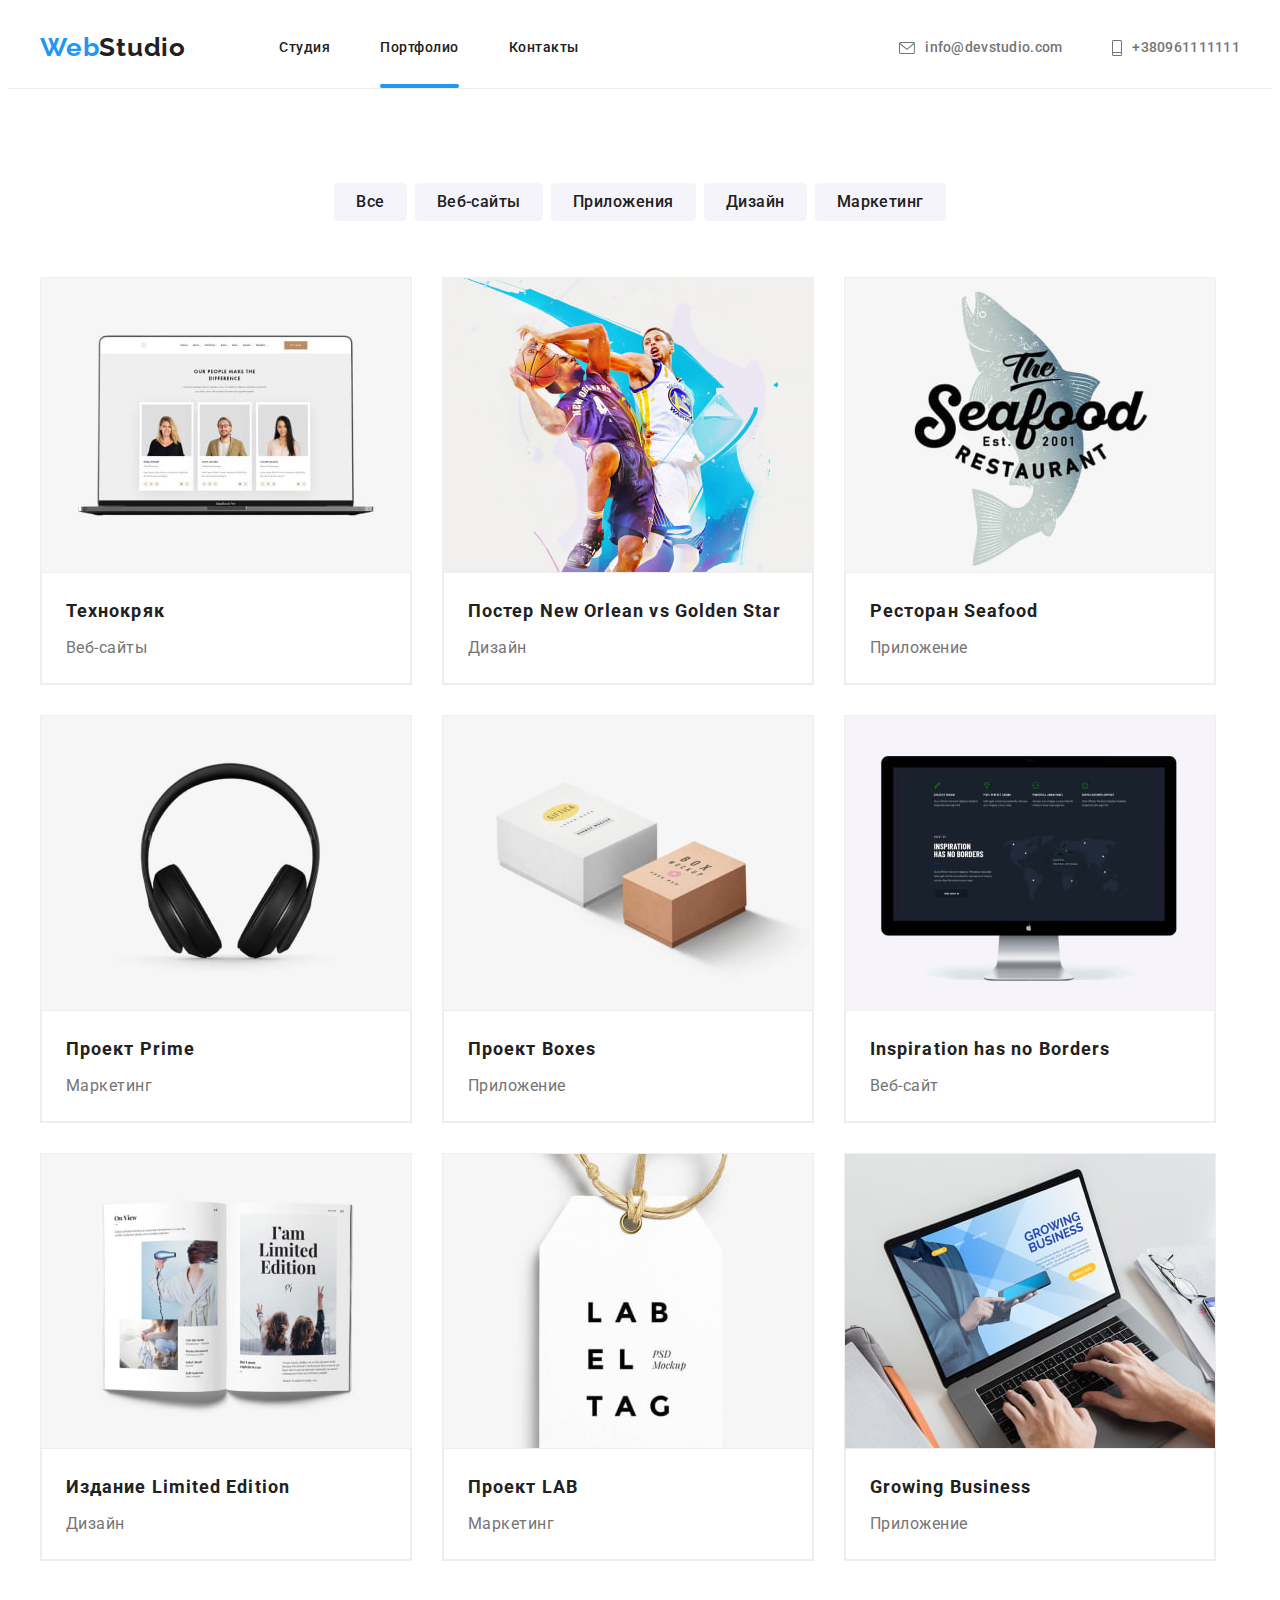
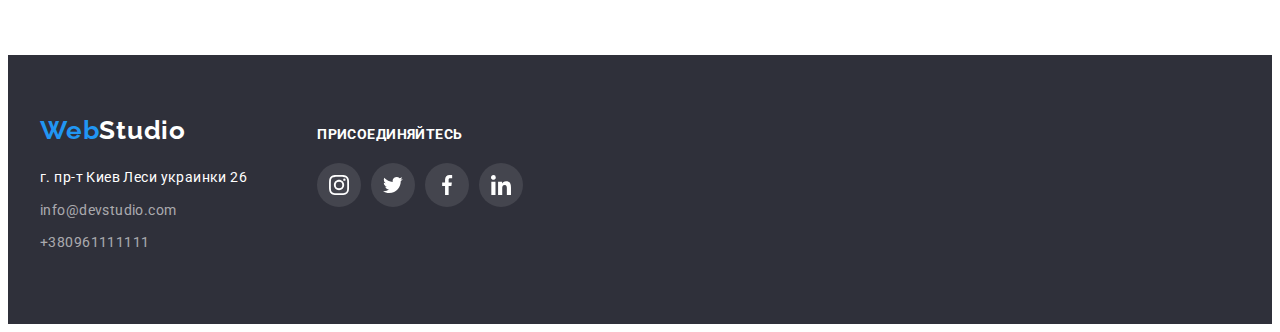
==== portfolio.html @ 4d48edf3 "Initial commit" ====
<!DOCTYPE html>
<html lang="en">
  <head>
    <meta charset="UTF-8" />
    <meta http-equiv="X-UA-Compatible" content="IE=edge" />
    <meta name="viewport" content="width=device-width, initial-scale=1.0" />
    <title>Портфолио</title>
    <link rel="preconnect" href="https://fonts.googleapis.com" />
    <link rel="preconnect" href="https://fonts.gstatic.com" crossorigin />
    <link
      href="https://fonts.googleapis.com/css2?family=Raleway:wght@700&family=Roboto:wght@400;500;700;900&display=swap"
      rel="stylesheet"
    />
    <link rel="stylesheet" href="https://cdnjs.cloudflare.com/ajax/libs/modern-normalize/1.1.0/modern-normalize.min.css" integrity="sha512-wpPYUAdjBVSE4KJnH1VR1HeZfpl1ub8YT/NKx4PuQ5NmX2tKuGu6U/JRp5y+Y8XG2tV+wKQpNHVUX03MfMFn9Q==" crossorigin="anonymous" referrerpolicy="no-referrer" />
    <link rel="stylesheet" href="./css/style.css" />
  </head>
  <body class="body">
    <!--Шапка-->
    <header class="header">
      <div class="container-portfolio header-container">
        <a class="logo" href="" lang="en"
          >Web<span class="logo-accent">Studio</span></a
        >
        <nav class="navigation">
          <ul class="navigation-list items">
            <li class="link link-items">
              <a class="site-nav navigation-link" href="./index.html">Студия</a>
            </li>
            <li class="link link-items-current">
              <a class="site-nav navigation-link" href="./portfolio.html"
                >Портфолио</a
              >
            </li>
            <li class="link link-items">
              <a class="site-nav navigation-link" href="">Контакты</a>
            </li>
          </ul>
        </nav>
        <ul class="contacts">
          <li class="link">
            <a
              class="contacts-mail-studio navigation"
              href="emailto:info@devstudio.com"> 
              <svg class="icon" width="16" height="12">
                <use href="./images/symbol-defs.svg#icon-envelope"></use>
              </svg>info@devstudio.com</a
            >
          </li>
          <li class="link">
            <a class="contacts-studio navigation" href="tel:+380961111111">
              <svg class="icon" width="10" height="16">
                <use href="./images/symbol-defs.svg#icon-mobile"></use>
              </svg>+380961111111</a
            >
          </li>
        </ul>
      </div>
    </header>
    <!--Уникальное меню-->
    <main>
      <!--Фильтр кнопки-->
      <section class="portfolio">
          <div class="container-portfolio">
            <ul class="button">
              <li class="link link-portfolio">
                <button class="btn filter-button-portfolio" type="button">Все</button>
              </li>
              <li class="link link-portfolio">
                <button class="btn filter-button-portfolio" type="button">
                  Веб-сайты
                </button>
              </li>
              <li class="link link-portfolio">
                <button class="btn filter-button-portfolio" type="button">
                  Приложения
                </button>
              </li>
              <li class="link link-portfolio">
                <button class="btn filter-button-portfolio" type="button">Дизайн</button>
              </li>
              <li class="link link-portfolio">
                <button class="btn filter-button-portfolio" type="button">
                  Маркетинг
                </button>
              </li>
            </ul>
          </div>

          <!--Проекты-->
            <div class="container-portfolio">
          <h1 hidden>Портфолио</h1>
          <ul class="cards">
            <li class="link link-cards">
                <a class="gallery" href="">
             <div class="thumb">
              <img
                class="img"
                src="./images/imgpor/por-1.jpg"
                alt="Технокряк"
                width="370"
              />
              <p class="overlay-text">Ресурс предлагает комплексные предложения с разным уровнем функционала и сервисов. Все это позволит посетителю получить исчерпывающие сведения о компании или частном лице.</p>
              </div>
              <div class="block-desk">
                <h2 class="heading">Технокряк</h2>
                <p class="desc">Веб-сайты</p>
              </div>
            </a>
            </li>
            <li class="link link-cards">
              <a class="gallery" href="">
                <div class="thumb">
              <img
                class="img"
                src="./images/imgpor/por-2.jpg"
                alt="Постер New Orlean vs Golden Star"
                width="370"
              />
              <p class="overlay-text">Ресурс предлагает комплексные предложения с разным уровнем функционала и сервисов. Все это позволит посетителю получить исчерпывающие сведения о компании или частном лице.</p>
              </div>
              <div class="block-desk">
                <h2 class="heading">Постер New Orlean vs Golden Star</h2>
                <p class="desc">Дизайн</p>
              </div>
            </a>
            </li>
            <li class="link link-cards">
              <a class="gallery" href="">
                <div class="thumb">
              <img
                class="img"
                src="./images/imgpor/por-3.jpg"
                alt="Ресторан Seafood"
                width="370"
              />
              <p class="overlay-text">Ресурс предлагает комплексные предложения с разным уровнем функционала и сервисов. Все это позволит посетителю получить исчерпывающие сведения о компании или частном лице.</p>
              </div>
              <div class="block-desk">
                <h2 class="heading">Ресторан Seafood</h2>
                <p class="desc">Приложение</p>
              </div>
            </a>
            </li>
            <li class="link link-cards">
              <a class="gallery" href="heading">
                <div class="thumb">
              <img
                class="img"
                src="./images/imgpor/por-4.jpg"
                alt="Проект Prime"
                width="370"
              />
              <p class="overlay-text">Ресурс предлагает комплексные предложения с разным уровнем функционала и сервисов. Все это позволит посетителю получить исчерпывающие сведения о компании или частном лице.</p>
              </div>
              <div class="block-desk">
                <h2 class="heading">Проект Prime</h2>
                <p class="desc">Маркетинг</p>
              </div>
            </a>
            </li>
            <li class="link link-cards">
              <a class="gallery" href="">
                <div class="thumb">
              <img
                class="img"
                src="./images/imgpor/por-5.jpg"
                alt="Проект Boxes"
                width="370"
              />
              <p class="overlay-text">Ресурс предлагает комплексные предложения с разным уровнем функционала и сервисов. Все это позволит посетителю получить исчерпывающие сведения о компании или частном лице.</p>
              </div>
              <div class="block-desk">
                <h2 class="heading">Проект Boxes</h2>
                <p class="desc">Приложение</p>
              </div>
            </a>
            </li>
            <li class="link link-cards">
              <a class="gallery" href="">
                <div class="thumb">
              <img
                class="img"
                src="./images/imgpor/por-6.jpg"
                alt="Inspiration has no Borders"
                width="370"
              />
              <p class="overlay-text">Ресурс предлагает комплексные предложения с разным уровнем функционала и сервисов. Все это позволит посетителю получить исчерпывающие сведения о компании или частном лице.</p>
              </div>
              <div class="block-desk">
                <h2 class="heading">Inspiration has no Borders</h2>
                <p class="desc">Веб-сайт</p>
              </div>
            </a>
            </li>
            <li class="link link-cards">
              <a  class="gallery"href="">
                <div class="thumb">
              <img
                class="img"
                src="./images/imgpor/por-7.jpg"
                alt="Издание Limited Edition"
                width="370"
              />
              <p class="overlay-text">Ресурс предлагает комплексные предложения с разным уровнем функционала и сервисов. Все это позволит посетителю получить исчерпывающие сведения о компании или частном лице.</p>
              </div>
              <div class="block-desk">
                <h2 class="heading">Издание Limited Edition</h2>
                <p class="desc">Дизайн</p>
              </div>
            </a>
            </li>
            <li class="link link-cards">
              <a class="gallery" href="">
                <div class="thumb">
              <img
                class="img"
                src="./images/imgpor/por-8.jpg"
                alt="Проект LAB"
                width="370"
              />
              <p class="overlay-text">Ресурс предлагает комплексные предложения с разным уровнем функционала и сервисов. Все это позволит посетителю получить исчерпывающие сведения о компании или частном лице.</p>
              </div>
              <div class="block-desk">
                <h2 class="heading">Проект LAB</h2>
                <p class="desc">Маркетинг</p>
              </div>
            </a>
            </li>
            <li class="link link-cards">
              <a class="gallery" href="">
                <div class="thumb">
              <img
                class="img"
                src="./images/imgpor/por-9.jpg"
                alt="Growing Business"
                width="370"
              />
              <p class="overlay-text">Ресурс предлагает комплексные предложения с разным уровнем функционала и сервисов. Все это позволит посетителю получить исчерпывающие сведения о компании или частном лице.</p>
              </div>
              <div class="block-desk">
                <h2 class="heading">Growing Business</h2>
                <p class="desc">Приложение</p>
              </div>
            </a>
            </li>
          </ul>
        </div>
      </section>
    </main>
    <!--Футер-->
    <footer class="footer">
      <div class="container-portfolio footer-container">
        <div class="adress-footer">
        <a class="logo logo-footer" href="./index.html" lang="en"
          >Web<span class="footer-logo-accent">Studio</span></a
        >
        <address class="address">
          <ul class="address">
            <li class="link link-address">
              <a
                class="address-geo"
                href="https://www.google.com/maps/place/бул.+Леси+Украинки,+26,+Киев,+02000/@50.4265807,30.5361971,17z/data=!3m1!4b1!4m5!3m4!1s0x40d4cf0e033ecbe9:0x57a4dffefec77da0!8m2!3d50.4265807!4d30.5383858"
                target="_blank"
                rel="noopener noreferrer"
                >г. пр-т Киев Леси украинки 26</a
              >
            </li>
            <li class="link link-address">
              <a
                class="address-contacts-footer"
                href="emailto:info@devstudio.com"
                >info@devstudio.com</a
              >
            </li>
            <li class="link link-address">
              <a class="address-contacts-footer" href="tel:+380961111111"
                >+380961111111</a
              >
            </li>
          </ul>
        </div>
        <div class="social">
          <h2 class="subject-footer">ПРИСОЕДИНЯЙТЕСЬ</h2>
            <ul class="link-team-footer">
              <li class="social-item-footer">
                <a class="social-link-footer"
                   href=""target="_blank" rel="noopner norefferer" arial-label="иконка Instagram">
                    <svg class="social-icon-footer" width="20" height="20">
                      <use href="images/symbol-defs.svg#icon-instagram"></use>
                    </svg>
                </a>
              </li>
              <li class="social-item-footer">
                <a class="social-link-footer"
                   href=""target="_blank" rel="noopner norefferer" arial-label="иконка Twitter">
                    <svg class="social-icon-footer" width="20" height="20">
                      <use href="images/symbol-defs.svg#icon-twitter"></use>
                    </svg>
                </a>
              </li>
              <li class="social-item-footer">
                <a class="social-link-footer"
                   href=""target="_blank" rel="noopner norefferer" arial-label="иконка Facebook">
                    <svg class="social-icon-footer" width="20" height="20">
                      <use href="images/symbol-defs.svg#icon-facebook"></use>
                    </svg>
                </a>
              </li>
              <li class="social-item-footer">
                <a class="social-link-footer"
                   href=""target="_blank" rel="noopner norefferer" arial-label="иконка Linkedin">
                    <svg class="social-icon-footer" width="20" height="20">
                      <use href="images/symbol-defs.svg#icon-linkedin"></use>
                    </svg>
                </a>
              </li>
            </ul>
        </div>
        </address>
      </div>
    </footer>
  </body>
</html>
---- css/style.css ----
/* цвет основного текста #212121 */
/* цвет вторичного текста #757575 */
/* белый #FFFFFF */
/* акцент #2196F3 */
/* background страницы #E5E5E5 */
/* background футера #2F303A; */
/* background кнопок #F5F4FA */
/* тень 0px 4px 4px rgba(0, 0, 0, 0.15); */
/* цвет мыла и тел. в футере rgba(255, 255, 255, 0.6);
 */

:root {
  --main-text-color: #212121;
  --secondary-text-color: #757575;
  --accent-color: #2196f3;
  --primery-white-color: #ffffff;
  --bg-color-ourteam: #e5e5e5;
  --bg-footer: #2f303a;
  --bg-color-section: #F5F4FA;
  --bg-color-title: #2f303a;
  --bg-color-btn-section: #188ce8;
  --footer-contacts-color: rgba(255, 255, 255, 0.6)
}

.html{
  box-sizing: border-box;
}

*,
*::before,
*::after{
  box-sizing: inherit;
}

/* ***************** */
/* Body */
/* ***************** */

.body {
  color: var(--main-text-color);
  background-color: var(--primery-white-color);
  font-family: 'Raleway','Roboto', sans-serif;
  cursor: pointer;
  text-decoration: none;
}
.h1,
.h2,
.h3,
.h4,
.h5,
.h6,
.p {
  margin:0;
}
.img{
  display: block;
}
.container{
  
  width: 1200px;

  padding-left: 15px;
  padding-right: 15px;

  margin-left: auto;
  margin-right: auto;
}
.container-portfolio{
  width: 1200px;

  padding-left: 15px;
  padding-right: 15px;

  margin-left: auto;
  margin-right: auto;
}

/* ***************** */
/* Header */
/* ***************** */

.header {
  color: var(--main-text-color);
  background-color: var(--primery-white-color);
  font-family: "Roboto", sans-serif;
  border-bottom: 1px solid #ECECEC;
}

.header-container{
  display: flex;
  align-items:center;
  margin: auto;
}

/* ***************** */
/* Logo */
/* ***************** */

.logo {
 
  padding-top: 24px;
  margin-right: 93px;
  padding-bottom: 25px;
  color: var(--accent-color);
  font-family: 'Raleway';
  font-weight: 700;
  font-size: 26px;
  line-height: 1.19;
  letter-spacing: 0.03em;
}
.logo-accent {
  color: var(--main-text-color);
  font-family: 'Raleway';
  font-weight: 700;
  font-size: 26px;
  line-height: 1.19;
  letter-spacing: 0.03em;
}

/* ***************** */
/* Navigation  */
/* ***************** */

.navigation{
  font-family: "Roboto", sans-serif;
  font-style: normal;
  font-weight: 700;
  font-size: 26px;
  line-height: 1.19;
  letter-spacing: 0.03em;
}
.site-nav {
  color: var(--main-text-color);
  font-family: "Roboto", sans-serif;
  font-weight: 500;
  font-size: 14px;
  line-height: 1.14;
}
.navigation-list{
  display: flex;
  align-items: center;
  margin: 0;
}
.link-items{
  margin-right: 50px;
}
.link-items:last-child{
  margin-right: 0px;
}

.items{
  padding: 0;
  margin: 0;
}

.items :hover,
.items :focus,
.current,
.items :active {
  color: var(--accent-color);
}
.navigation-link{
  position: relative;
  display: block;
  padding-top: 32px;
  padding-bottom: 32px;
  transition:  250ms cubic-bezier(0.4, 0, 0.2, 1);
}
.contacts{
  display: flex;
  margin-top: 0;
  margin-left: auto;
  margin-bottom: 0;
  align-items: center;
  padding: 0;
}
.contacts :hover,
.contacts :focus{
  color: var(--accent-color);
  
}
.contacts-studio {
  display: flex;
  align-items: center;
  justify-content: center;

  padding-top: 32px;
  padding-bottom: 32px;

  color: var(--secondary-text-color);
  font-family: 'Roboto';
  font-style: normal;
  font-weight: 500;
  font-size: 14px;
  line-height: 1.14;
  letter-spacing: 0.02em;
  transition:  250ms cubic-bezier(0.4, 0, 0.2, 1);
}
.contacts-mail-studio {
  display: flex;
  align-items: center;
  justify-content: center;

  padding-top: 32px;
  padding-bottom: 32px;
  margin-right: 50px;

  color: var(--secondary-text-color);
  font-family: 'Roboto';
  font-style: normal;
  
  font-weight: 500;
  font-size: 14px;
  line-height: 1.14;
  letter-spacing: 0.02em;
  transition:  250ms cubic-bezier(0.4, 0, 0.2, 1);
}
.navigation-link :hover,
.navigation-link :focus{
  color: var(--accent-color);
  display: block;
}
.link-items-current > .navigation-link::after{
  position: absolute;
  content: '';
  display: block;
  bottom: 0;
  left: 0%;
  width: 100%;
  height: 4px;
  border-radius: 2px;
  background-color: var(--accent-color);
}
.link-items-current{
  margin-right: 50px;
}
.icon{
  margin-right: 10px;
  fill: currentColor;
}

a {
  text-decoration: none;
}
.link {
  list-style: none;
  letter-spacing: 0.02em;
}
.section{
  padding-top: 94px;
  padding-bottom: 94px;
}


/* ***************** */
/* Фильтр кнопки */
/* ***************** */

.portfolio{
  padding-top: 94px;
  padding-bottom: 94px;
}
.button{
  padding: 0;
  margin-top: 0;
  margin-bottom: 56px;
}
.filter-button{
  padding: 6px 22px;
  border: none;
  border-radius: 4px;
  background-color: var(--bg-color-section);
  transition:  250ms cubic-bezier(0.4, 0, 0.2, 1);
}
.filter-button:hover,
.filter-button:focus{
  color: var(--primery-white-color);
  background-color: var(--accent-color);
}
.filter-button-portfolio{
  padding: 6px 22px;
  border: none;
  border-radius: 4px;
  background-color: var(--bg-color-section);
  transition:  250ms cubic-bezier(0.4, 0, 0.2, 1);
}

.container-portfolio .button{
  display: flex;
  align-items: center;
  justify-content: center;
}
.portfolio .link-portfolio{
  margin-right: 8px;
}
.portfolio .link-portfolio:last-child {
  margin-right: 0px;
}
.filter-button-portfolio:hover,
.filter-button-portfolio:focus{
  color: var(--primery-white-color);
  background-color: var(--accent-color);
  box-shadow: 0px 3px 1px rgba(0, 0, 0, 0.1), 0px 1px 2px rgba(0, 0, 0, 0.08), 0px 2px 2px rgba(0, 0, 0, 0.12);
  border-radius: 4px;
}
.btn {
  color: var(--main-text-color);
  background-color: var(--bg-color-section);
  font-family: 'Roboto';
  font-style: normal;
  font-weight: 500;
  font-size: 16px;
  line-height: 1.62;
  text-align: center;
  cursor: pointer;
  letter-spacing: 0.03em;
}
/* Hero */
.hero {
  text-align: center;
  
}
.container-hero{
  max-width: 1600px;
  margin-left: auto;
  margin-right: auto;
  padding-top: 200px;
  padding-bottom: 200px;
  
  background-image: linear-gradient(to right, rgba(47, 48, 58, 0.4),rgba(47, 48, 58, 0.4)), url(../images/hero/hero.jpg);
  background-repeat: no-repeat;
  background-position: center;
  background-size: cover;
  background-color: var(--bg-color-title);
}

.hero-title {
  width: 696px;
  margin-top:0;
  margin-right: auto;
  margin-bottom:30px;
  margin-left: auto;
  color: var(--primery-white-color);
  font-family: "Roboto", sans-serif;
  font-weight: 900;
  font-size: 44px;
  line-height: 1.36;
  text-align: center;
  letter-spacing: 0.06em;
  text-transform: uppercase;
  
}
.btn-hero {
  color: var(--bg-color-section);
  background-color: var(--accent-color);
  box-shadow: 0px 4px 4px rgba(0, 0, 0, 0.15);
  border-radius: 4px;
  border-color:transparent;
  cursor: pointer;

  font-weight: 700;
  font-size: 16px;
  line-height: 1.87;

  display: flex;
  align-items: center;
  text-align: center;
  margin: 0 auto;
  padding: 10px 32px;
  letter-spacing: 0.06em;
}
.btn-hero:hover,
.btn-hover{
  background-color: #188CE8;
}

.btn-section :hover{
  color: var(--primery-white-color);
  background-color: var(--accent-color);
}
.btn-section :focus{
  color: var(--main-text-color);
  background-color: var(--bg-color-btn-section);
}
.backdrop{
  display: fixed;
  width: 100%;
  height: 100%;
  top: 0;
  left: 0;
  background-color: rgba(0, 0, 0, 0.1);
  z-index: 100;
  transition: opacity 1000ms, visiblity 1000ms;
}

.backdrop.is-hidden{
  opacity: 0;
  visibility: hidden;
  pointer-events: none;
}

.modal-wrapper{
  position: absolute;
  top: 50%;
  left: 50%;
  transform: translate(-50%, -50%);
  width: 528px;
  height: 581px;
  background-color: var(--primery-white-color);
  box-shadow: 0px 1px 3px rgba(0, 0, 0, 0.12), 0px 1px 1px rgba(0, 0, 0, 0.14), 0px 2px 1px rgba(0, 0, 0, 0.2);
  border-radius: 4px;

  animation-name: visible-modal;
  animation-duration: 2500ms;
  animation-timing-function: linear;
}

@keyframes visible-modal{
  0% {
    opacity: 0;
    transform: scale(0.2);
  }
  50% {
  opacity: 0.5;
  transform: translate(-50%, -50%);
  }
  100% {
    visibility: visible;
    opacity: 1;
    transform: translate(-50%, -50%);
  }
}
.modal-btn{
  align-items: center;
  justify-content: center;
  display: flex;
  position: absolute;
  top: 8px;
  right: 8px;
  width: 14px;
  height: 14px;
  background-color: var(--primery-white-color);
  border: 1px solid rgba(0, 0, 0, 0.1);
  border-radius: 50%;
  padding: 0;
  cursor: pointer;
  transition: background-color 250ms cubic-bezier(0.4, 0, 0.2, 1);
}
.modal-btn:hover,
.modal-btn:focus{
  background-color: var(--accent-color);
}

.modal-icon{
  transform: rotate(0deg);
  color: var(--main-text-color);
  transition: color, transform;
  transition-duration: 250ms;
  transition-timing-function: linear;
  transition-delay: 0;
  padding: 0;
  
}
.modal-icon:hover,
.modal-icon:hover{
  color: var(--secondary-text-color);
  transform: rotate(180deg) ;
}
/* ***************** */
/* Особенности */
/* ***************** */

.subtitles {
  padding-bottom: 10px;
  margin: 0;
  color: var(--main-text-color);
  font-family: "Roboto";
  font-weight: 700;
  font-size: 14px;
  line-height: 1.42;
}
.text {
  margin: 0;
  color: var(--secondary-text-color);

  font-family: 'Roboto';
  font-weight: 400;
  font-size: 14px;
  line-height: 1.71;
  letter-spacing: 0.03em;
}
.container-special{
  display: flex;
}
.link-special{
  margin: 0;
  padding-right: 30px;
  display: flex;
}
.list-special{
  margin-right: 30px;
}
.link-special:last-child{
  padding-right: 0px;
}
.link-special>.list-special{
  flex-basis: 270px;
}

.list-icon:hover,
.list-icon:focus{
fill: var(--accent-color);
}

.list-special-icon{
  width: 270px;
  height: 120px;
  background-color: #F5F4FA;
  border-radius: 4px;
  margin-bottom: 30px;
  display: flex;
  justify-content: center;
  align-items: center;
}

/* ***************** */
/* Чем мы занимаемся */
/* ***************** */

.subject {
  color: var(--main-text-color);
  font-family: 'Roboto';
  font-weight: 700;
  font-size: 36px;
  line-height: 1.16;
  text-align: center;
  letter-spacing: 0.03em;
}
.container-work{
  padding-top: 0;
}
.subtitles-work{
  margin-bottom: 50px;
  margin-top: 0;
}
.link-special{
  padding: 0;
}
.list-work{
  position: relative;
  margin-right: 30px;

}
.link-special>.list-work{
  flex-basis: 370px;
}
.list-work:last-child{
  padding-right: 0;
}

 .work{
  position: absolute;
  display: flex;
  
  width: 100%;
  height: 70px;
  bottom: 0;
  left: 0;

  font-family: 'Roboto';
  font-weight: 700;
  font-size: 14px;
  line-height: 1.14;
  text-align: center;
  align-items: center;
  justify-content: center;
  letter-spacing: 0.03em;
  text-transform: uppercase;
  margin: 0;


  color: var(--primery-white-color);
  background-color: rgba(47, 48, 58, 0.8);
 }



/* ***************** */
/* Наша Команда */
/* ***************** */

.team{
  color: var(--bg-color-section);
  background: #F5F4FA;
}
.link-team{
  display: flex;
  align-items: center;
  padding-left: 0;
  margin: 0;
}
.list-team{
  margin-right: 30px;
  background: #F5F4FA;
}
.personal{
  background-color: var(--primery-white-color);
  box-shadow: 0px 1px 3px rgba(0, 0, 0, 0.12), 0px 1px 1px rgba(0, 0, 0, 0.14), 0px 2px 1px rgba(0, 0, 0, 0.2);
  border-radius: 0px 0px 4px 4px;
}
.list-team:last-child{
  margin-right: 0;
}
.link-team>.list-team{
  flex-basis:300;
}

.subtitles {
  color: var(--main-text-color);
  font-weight: 700;
  font-size: 14px;
  line-height: 1.14;
  letter-spacing: 0.03em;
  text-transform: uppercase;
}
.personal-team{
  display: block;
  padding-top: 30px;
  padding-bottom: 30px;
}
.personal-team .caption{
margin-top: 0;
margin-bottom: 10px;
}
.personal-team .list{
  margin-top: 0;
  margin-bottom: 16px;
}
.caption{
  font-family: 'Roboto';
  color: var(--main-text-color);
  font-weight: 500;
  font-size: 16px;
  line-height: 1.18;
  text-align: center;
  letter-spacing: 0.03em;
}

.list {
  font-family: 'Roboto';
  color: var(--secondary-text-color);
  font-weight: 400;
  font-size: 16px;
  line-height: 1.38;
  text-align: center;
  letter-spacing: 0.03em;
}
.social-networks{
  margin: 0;
}
.networks-social{
  display: flex;
  align-items: center;
  justify-content: center;
  padding: 0; 

}

.social-item:not(:last-child){
  margin-right: 10px;
}
.social-item{
  display: flex;
  align-items: center;
  justify-content: center;
}
.social-item{

  display: flex;
  align-items: center;
  justify-content: center;

  background-color: var(--primery-white-color);

  border-radius: 50%;
}
.social-link{

  width: 44px;
  height: 44px;
  background-color: var(--primery-white-color);
  border-radius: 50%;

  display: flex;
  align-items: center;
  justify-content: center;
  transition:  250ms cubic-bezier(0.4, 0, 0.2, 1);
}
.social-icon{
  
  fill:#AFB1B8;
  background-color: transparent;
}
.social-link:hover,
.social-link:focus{
  background-color: var(--accent-color);
}
.social-link:hover .social-icon,
.social-link:focus .social-icon{
  fill: var(--primery-white-color);
}

/* ***************** */
/* Проэкты */
/* ***************** */

.heading{

  font-family: 'Roboto';
  font-weight: 700;
  font-size: 18px;
  line-height: 2;
  letter-spacing: 0.06em;
  color: var(--main-text-color);
}
.desc{

  font-family: 'Roboto';
  color: var(--secondary-text-color);
  font-weight: 400;
  font-size: 16px;
  line-height: 1.87;
 letter-spacing: 0.03em;
}

.cards{
  margin-bottom: 0;
  margin-top: -30px;
  padding: 0px;
  display: flex;
  flex-wrap: wrap;
}
.link-cards{
  width: 370;
  margin-top: 30px;
  margin-left: 0;
  margin-right: 30px;
  
  box-sizing: border-box;
  background: var(--primery-white-color);
  border: 1px solid #EEEEEE;
  transition: 250ms cubic-bezier(0.4, 0, 0.2, 1);
  overflow: hidden;
}
.link-cards:nth-child(3n){
  margin-right: 0;
}
.link-cards:last-child(-n+3){
  margin-bottom: 0;
}
.link-cards:hover,
.link-cards:focus{
  box-shadow: 0px 1px 1px rgba(0, 0, 0, 0.12), 0px 4px 4px rgba(0, 0, 0, 0.06), 1px 4px 6px rgba(0, 0, 0, 0.16);
}

.thumb{
  position: relative;
  overflow: hidden;
}

.overlay-text{
  position: absolute;
  width: 100%;
  height: 100%;
  padding: 63px 24px;
  margin: 0;

  font-family: 'Roboto';
  font-weight: 400;
  font-size: 18px;
  line-height: 1.56;
  letter-spacing: 0.03em;

  color: var(--primery-white-color);
  background-color: rgba(33, 150, 243, 0.9);
  
  opacity: 0;
  transition:  250ms cubic-bezier(0.4, 0, 0.2, 1);
}
.gallery:hover .overlay-text,
.gallery:hover .overlay-text{
  transform: translateY(-100%);
  opacity: 1;
}

.block-desk{
  display:block;
  width: 370;
  padding: 20px 24px;
  border: 1px solid #EEEEEE;
}
.block-desk .heading{
  margin-bottom: 4px;
  margin-top: 0;
}
.block-desk .desc{
  margin: 0;
  
}

/* ***************** */
/* Постоянные клиенты */
/* ***************** */

.clients-title{
margin-top: 0;
margin-bottom: 50px;
}
.list{
  list-style: none;
}

.clients-list{
  display: flex;
  align-items: center;
  justify-content: center;

  padding-left: 0;
  margin: 0;
}

.clients-item{
  margin-right: 30px;
  padding: 0;
}
.clients-item:last-child{
  margin-right: 0;
}
.link-clients{
  display: flex;
  justify-content: center;
  align-items: center;

  width: 170px;
  height: 92px;

  color: #AFB1B8;
  border: 1px solid #AFB1B8;
  border-radius: 4px;

  transition:  250ms cubic-bezier(0.4, 0, 0.2, 1);
}

.clients-icon{
  fill: currentColor;
}
.link-clients:hover,
.link-clients:focus{
  color: var(--accent-color);
  border: 1px solid var(--accent-color);
}


/* ***************** */
/* Footer */
/* ***************** */

.footer {
  padding-top: 60px;
  padding-bottom: 60px;

  background-color: var(--bg-footer);

  font-family: "Roboto", sans-serif;
  cursor: pointer;
  text-decoration: none;
}

.footer-container{
  display: flex;
}

.footer-logo-accent {
  color: var(--primery-white-color);
}

.logo-footer{
  display: block;
  padding:0;
  margin-right: 0;
  margin-bottom: 20px;
  
}

.adress-footer{
  margin-right: 70px;
}

.address {
  margin: 0;
  padding:0;

  font-family: "Roboto";
  
}

.address :hover,
.address :focus{
  color: var(--accent-color);
}

.address-geo {
  color: var(--primery-white-color);

  font-family: "Roboto";
  font-style: normal;
  font-weight: 400;
  font-size: 14px;
  line-height: 1.71;
  letter-spacing: 0.03em;
  transition:  250ms cubic-bezier(0.4, 0, 0.2, 1);
}
/* .address-geo :hover,
.address-geo :focus{
  color: var(--accent-color);
} */

.address-contacts-footer {
  color: var(--footer-contacts-color);

  font-family: "Roboto";
  font-style: normal;
  font-weight: 400;
  font-size: 14px;
  line-height: 1.71;
  letter-spacing: 0.03em;
  transition:  250ms cubic-bezier(0.4, 0, 0.2, 1);
}
.link-address{
  margin-bottom: 9px;
}
.address-contacts-footer :hover,
.address-contacts-footer :focus{
  color: var(--accent-color);
}
.subject-footer{
  color: var(--primery-white-color);

  font-family: 'Roboto';
  font-weight: 700;
  font-size: 14px;
  line-height: 1.14;
  letter-spacing: 0.03em;

  margin-top: 0;
  margin-bottom: 20px;
}
.social{
 margin-top: 12px;
}
.link-team-footer{
  display: flex;
  align-items: center;
  justify-content: center;

  padding-left: 0;
  margin: 0;
  list-style: none;
}
.social-item-footer:not(:last-child){
  margin-right: 10px;
}

.social-link-footer{
  width: 44px;
  height: 44px;

  display: flex;
  align-items: center;
  justify-content: center;

  background-color: rgba(255, 255, 255, 0.1);

  border-radius: 50%;

  transition:  250ms cubic-bezier(0.4, 0, 0.2, 1);
}
.social-link-footer:hover,
.social-link-footer:focus{
  background-color: var(--accent-color);
}
.social-icon-footer{
  fill: var(--primery-white-color);
}
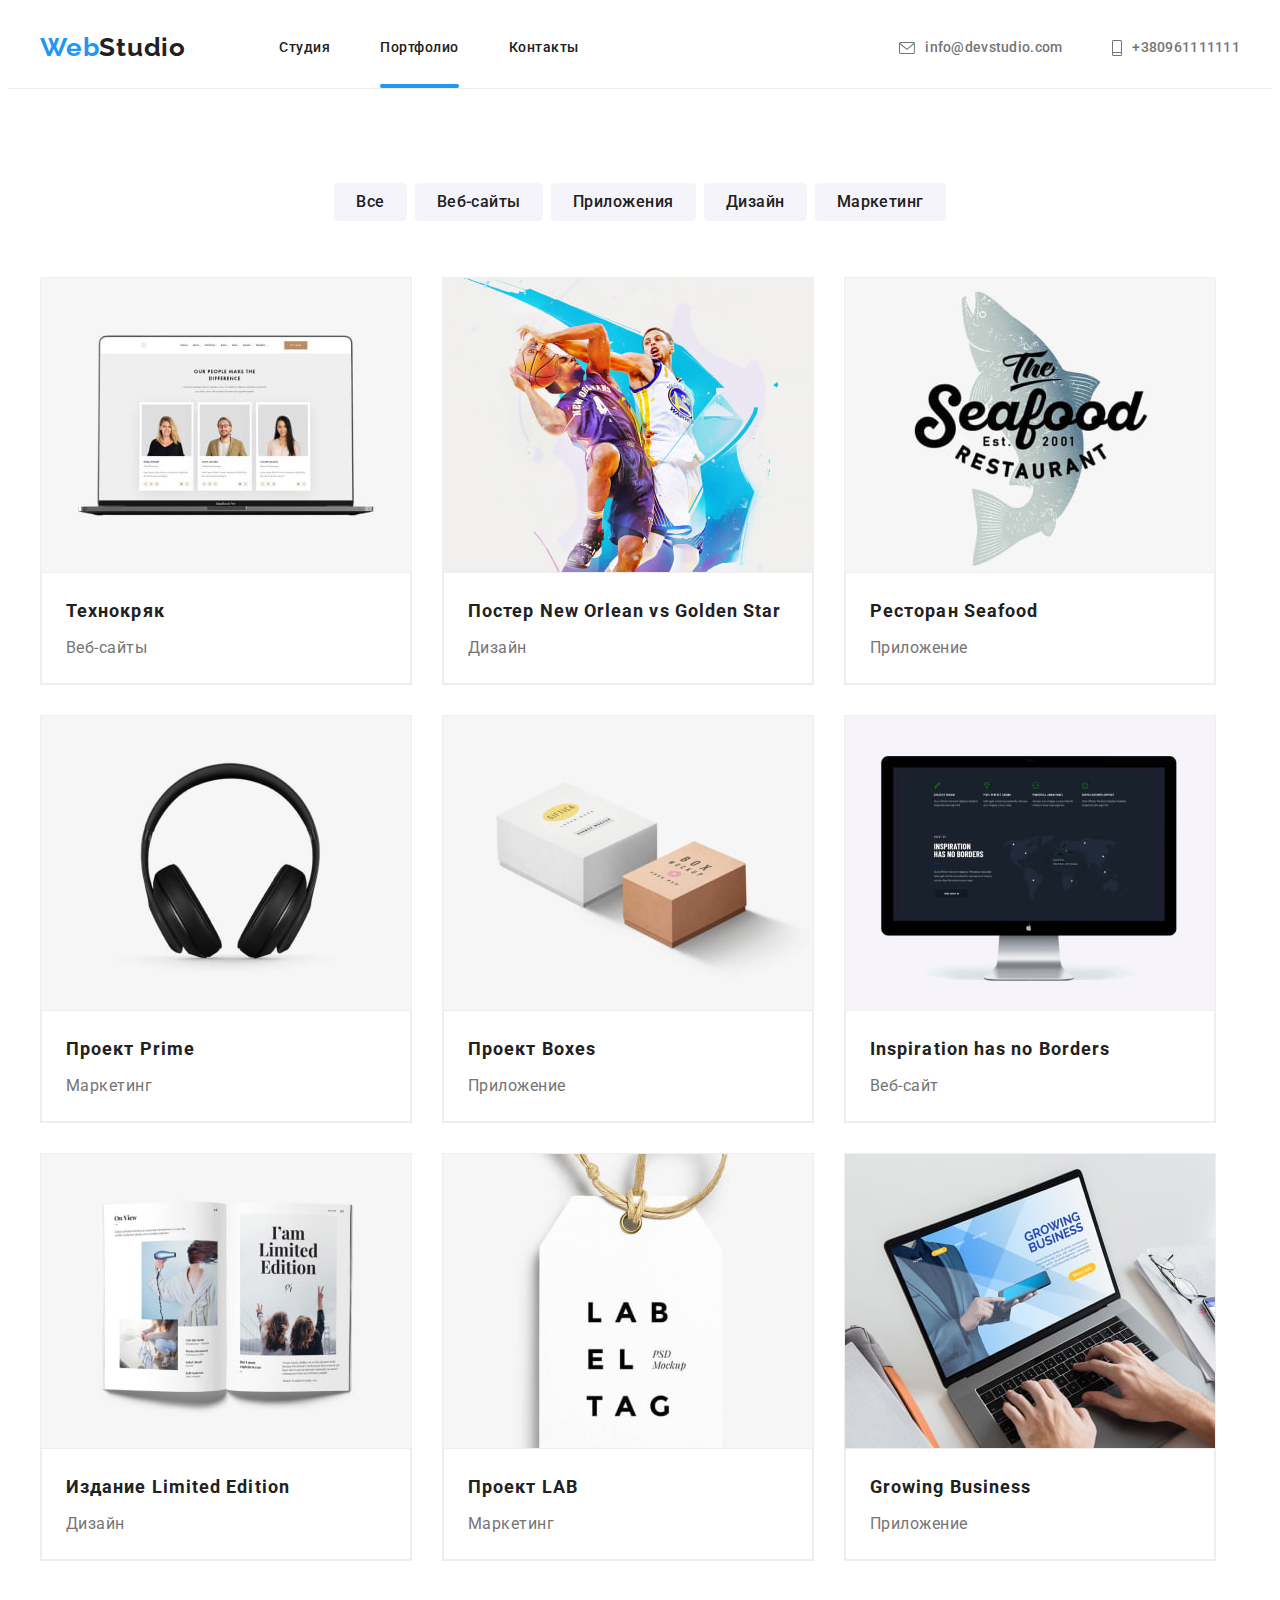
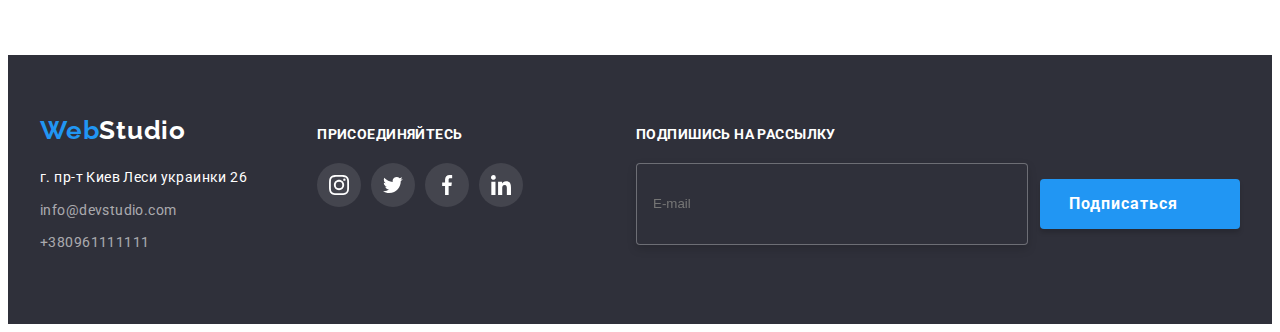
==== commit 7e830884: "goit-markup-hw-07" ====
--- a/portfolio.html
+++ b/portfolio.html
@@ -17,29 +17,29 @@
   <body class="body">
     <!--Шапка-->
     <header class="header">
-      <div class="container-portfolio header-container">
+      <div class="portfolio__container header__container">
         <a class="logo" href="" lang="en"
-          >Web<span class="logo-accent">Studio</span></a
+          >Web<span class="header__logo--accent">Studio</span></a
         >
         <nav class="navigation">
-          <ul class="navigation-list items">
-            <li class="link link-items">
-              <a class="site-nav navigation-link" href="./index.html">Студия</a>
-            </li>
-            <li class="link link-items-current">
-              <a class="site-nav navigation-link" href="./portfolio.html"
+          <ul class="navigation__list items">
+            <li class="link link__items">
+              <a class="navigation__link site__nav" href="./index.html">Студия</a>
+            </li>
+            <li class="link link__items--current">
+              <a class="navigation__link site__nav" href="./portfolio.html"
                 >Портфолио</a
               >
             </li>
-            <li class="link link-items">
-              <a class="site-nav navigation-link" href="">Контакты</a>
+            <li class="link link__items">
+              <a class="navigation__link site__nav" href="">Контакты</a>
             </li>
           </ul>
         </nav>
-        <ul class="contacts">
+        <ul class="header__contacts">
           <li class="link">
             <a
-              class="contacts-mail-studio navigation"
+              class="header__contacts--mail navigation"
               href="emailto:info@devstudio.com"> 
               <svg class="icon" width="16" height="12">
                 <use href="./images/symbol-defs.svg#icon-envelope"></use>
@@ -47,7 +47,7 @@
             >
           </li>
           <li class="link">
-            <a class="contacts-studio navigation" href="tel:+380961111111">
+            <a class="header__contacts--studio navigation" href="tel:+380961111111">
               <svg class="icon" width="10" height="16">
                 <use href="./images/symbol-defs.svg#icon-mobile"></use>
               </svg>+380961111111</a
@@ -60,26 +60,26 @@
     <main>
       <!--Фильтр кнопки-->
       <section class="portfolio">
-          <div class="container-portfolio">
+          <div class="portfolio__container">
             <ul class="button">
-              <li class="link link-portfolio">
-                <button class="btn filter-button-portfolio" type="button">Все</button>
-              </li>
-              <li class="link link-portfolio">
-                <button class="btn filter-button-portfolio" type="button">
+              <li class="portfolio__link link">
+                <button class="portfolio__button--filter btn" type="button">Все</button>
+              </li>
+              <li class="portfolio__link link">
+                <button class="portfolio__button--filter btn" type="button">
                   Веб-сайты
                 </button>
               </li>
-              <li class="link link-portfolio">
-                <button class="btn filter-button-portfolio" type="button">
+              <li class="portfolio__link link">
+                <button class="portfolio__button--filter btn" type="button">
                   Приложения
                 </button>
               </li>
-              <li class="link link-portfolio">
-                <button class="btn filter-button-portfolio" type="button">Дизайн</button>
-              </li>
-              <li class="link link-portfolio">
-                <button class="btn filter-button-portfolio" type="button">
+              <li class="portfolio__link link">
+                <button class="portfolio__button--filter btn" type="button">Дизайн</button>
+              </li>
+              <li class="portfolio__link link">
+                <button class="portfolio__button--filter btn" type="button">
                   Маркетинг
                 </button>
               </li>
@@ -87,10 +87,10 @@
           </div>
 
           <!--Проекты-->
-            <div class="container-portfolio">
+            <div class="portfolio__container">
           <h1 hidden>Портфолио</h1>
           <ul class="cards">
-            <li class="link link-cards">
+            <li class="link link__cards">
                 <a class="gallery" href="">
              <div class="thumb">
               <img
@@ -107,7 +107,7 @@
               </div>
             </a>
             </li>
-            <li class="link link-cards">
+            <li class="link link__cards">
               <a class="gallery" href="">
                 <div class="thumb">
               <img
@@ -124,7 +124,7 @@
               </div>
             </a>
             </li>
-            <li class="link link-cards">
+            <li class="link link__cards">
               <a class="gallery" href="">
                 <div class="thumb">
               <img
@@ -141,7 +141,7 @@
               </div>
             </a>
             </li>
-            <li class="link link-cards">
+            <li class="link link__cards">
               <a class="gallery" href="heading">
                 <div class="thumb">
               <img
@@ -158,7 +158,7 @@
               </div>
             </a>
             </li>
-            <li class="link link-cards">
+            <li class="link link__cards">
               <a class="gallery" href="">
                 <div class="thumb">
               <img
@@ -175,7 +175,7 @@
               </div>
             </a>
             </li>
-            <li class="link link-cards">
+            <li class="link link__cards">
               <a class="gallery" href="">
                 <div class="thumb">
               <img
@@ -192,7 +192,7 @@
               </div>
             </a>
             </li>
-            <li class="link link-cards">
+            <li class="link link__cards">
               <a  class="gallery"href="">
                 <div class="thumb">
               <img
@@ -209,7 +209,7 @@
               </div>
             </a>
             </li>
-            <li class="link link-cards">
+            <li class="link link__cards">
               <a class="gallery" href="">
                 <div class="thumb">
               <img
@@ -226,7 +226,7 @@
               </div>
             </a>
             </li>
-            <li class="link link-cards">
+            <li class="link link__cards">
               <a class="gallery" href="">
                 <div class="thumb">
               <img
@@ -249,14 +249,14 @@
     </main>
     <!--Футер-->
     <footer class="footer">
-      <div class="container-portfolio footer-container">
-        <div class="adress-footer">
-        <a class="logo logo-footer" href="./index.html" lang="en"
-          >Web<span class="footer-logo-accent">Studio</span></a
+      <div class="portfolio__container footer__container">
+        <div class="footer__adress">
+        <a class="footer__logo logo" href="./index.html" lang="en"
+          >Web<span class="footer__logo--accent">Studio</span></a
         >
         <address class="address">
           <ul class="address">
-            <li class="link link-address">
+            <li class="address__link link">
               <a
                 class="address-geo"
                 href="https://www.google.com/maps/place/бул.+Леси+Украинки,+26,+Киев,+02000/@50.4265807,30.5361971,17z/data=!3m1!4b1!4m5!3m4!1s0x40d4cf0e033ecbe9:0x57a4dffefec77da0!8m2!3d50.4265807!4d30.5383858"
@@ -265,56 +265,69 @@
                 >г. пр-т Киев Леси украинки 26</a
               >
             </li>
-            <li class="link link-address">
+            <li class="address__link link">
               <a
-                class="address-contacts-footer"
+                class="footer__address__contacts"
                 href="emailto:info@devstudio.com"
                 >info@devstudio.com</a
               >
             </li>
-            <li class="link link-address">
-              <a class="address-contacts-footer" href="tel:+380961111111"
+            <li class="address__link link">
+              <a class="footer__address__contacts" href="tel:+380961111111"
                 >+380961111111</a
               >
             </li>
           </ul>
         </div>
         <div class="social">
-          <h2 class="subject-footer">ПРИСОЕДИНЯЙТЕСЬ</h2>
-            <ul class="link-team-footer">
-              <li class="social-item-footer">
-                <a class="social-link-footer"
+          <h2 class="footer__subject">ПРИСОЕДИНЯЙТЕСЬ</h2>
+            <ul class="footer__team--link">
+              <li class="footer__social__item">
+                <a class="footer__social__link"
                    href=""target="_blank" rel="noopner norefferer" arial-label="иконка Instagram">
-                    <svg class="social-icon-footer" width="20" height="20">
+                    <svg class="footer__social__icon" width="20" height="20">
                       <use href="images/symbol-defs.svg#icon-instagram"></use>
                     </svg>
                 </a>
               </li>
-              <li class="social-item-footer">
-                <a class="social-link-footer"
+              <li class="footer__social__item">
+                <a class="footer__social__link"
                    href=""target="_blank" rel="noopner norefferer" arial-label="иконка Twitter">
-                    <svg class="social-icon-footer" width="20" height="20">
+                    <svg class="footer__social__icon" width="20" height="20">
                       <use href="images/symbol-defs.svg#icon-twitter"></use>
                     </svg>
                 </a>
               </li>
-              <li class="social-item-footer">
-                <a class="social-link-footer"
+              <li class="footer__social__item">
+                <a class="footer__social__link"
                    href=""target="_blank" rel="noopner norefferer" arial-label="иконка Facebook">
-                    <svg class="social-icon-footer" width="20" height="20">
+                    <svg class="footer__social__icon" width="20" height="20">
                       <use href="images/symbol-defs.svg#icon-facebook"></use>
                     </svg>
                 </a>
               </li>
-              <li class="social-item-footer">
-                <a class="social-link-footer"
+              <li class="footer__social__item">
+                <a class="footer__social__link"
                    href=""target="_blank" rel="noopner norefferer" arial-label="иконка Linkedin">
-                    <svg class="social-icon-footer" width="20" height="20">
+                    <svg class="footer__social__icon" width="20" height="20">
                       <use href="images/symbol-defs.svg#icon-linkedin"></use>
                     </svg>
                 </a>
               </li>
             </ul>
+        </div>
+        <div class="footer__social__form">
+          <strong class="footer__subject__form">ПОДПИШИСЬ НА РАССЫЛКУ</strong>
+            <form class="footer__form">
+              <label for="footer__label__email">
+                <input class="footer__email__input" type="email" name="newsletter" id="footer-email" placeholder="E-mail" />
+              </label>
+              <button class="submit__button" type="submit">Подписаться
+              <svg class="send__icon" width="24" height="24">
+                <use href="images/spritesvg/symbol-defs.svg#icon-icon-send"></use>
+              </svg>
+            </button>
+            </form>
         </div>
         </address>
       </div>
--- a/css/style.css
+++ b/css/style.css
@@ -26,11 +26,11 @@
   box-sizing: border-box;
 }
 
-*,
+/* *,
 *::before,
 *::after{
   box-sizing: inherit;
-}
+} */
 
 /* ***************** */
 /* Body */
@@ -65,7 +65,7 @@
   margin-left: auto;
   margin-right: auto;
 }
-.container-portfolio{
+.portfolio__container{
   width: 1200px;
 
   padding-left: 15px;
@@ -86,7 +86,7 @@
   border-bottom: 1px solid #ECECEC;
 }
 
-.header-container{
+.header__container{
   display: flex;
   align-items:center;
   margin: auto;
@@ -108,7 +108,7 @@
   line-height: 1.19;
   letter-spacing: 0.03em;
 }
-.logo-accent {
+.header__logo--accent {
   color: var(--main-text-color);
   font-family: 'Raleway';
   font-weight: 700;
@@ -129,22 +129,22 @@
   line-height: 1.19;
   letter-spacing: 0.03em;
 }
-.site-nav {
+.site__nav {
   color: var(--main-text-color);
   font-family: "Roboto", sans-serif;
   font-weight: 500;
   font-size: 14px;
   line-height: 1.14;
 }
-.navigation-list{
+.navigation__list{
   display: flex;
   align-items: center;
   margin: 0;
 }
-.link-items{
+.link__items{
   margin-right: 50px;
 }
-.link-items:last-child{
+.link__items:last-child{
   margin-right: 0px;
 }
 
@@ -159,14 +159,14 @@
 .items :active {
   color: var(--accent-color);
 }
-.navigation-link{
+.navigation__link{
   position: relative;
   display: block;
   padding-top: 32px;
   padding-bottom: 32px;
   transition:  250ms cubic-bezier(0.4, 0, 0.2, 1);
 }
-.contacts{
+.header__contacts{
   display: flex;
   margin-top: 0;
   margin-left: auto;
@@ -174,12 +174,12 @@
   align-items: center;
   padding: 0;
 }
-.contacts :hover,
-.contacts :focus{
+.header__contacts :hover,
+.header__contacts :focus{
   color: var(--accent-color);
   
 }
-.contacts-studio {
+.header__contacts--studio {
   display: flex;
   align-items: center;
   justify-content: center;
@@ -196,7 +196,7 @@
   letter-spacing: 0.02em;
   transition:  250ms cubic-bezier(0.4, 0, 0.2, 1);
 }
-.contacts-mail-studio {
+.header__contacts--mail {
   display: flex;
   align-items: center;
   justify-content: center;
@@ -215,12 +215,12 @@
   letter-spacing: 0.02em;
   transition:  250ms cubic-bezier(0.4, 0, 0.2, 1);
 }
-.navigation-link :hover,
-.navigation-link :focus{
+.navigation__link :hover,
+.navigation__link :focus{
   color: var(--accent-color);
   display: block;
 }
-.link-items-current > .navigation-link::after{
+.link__items--current > .navigation__link::after{
   position: absolute;
   content: '';
   display: block;
@@ -231,7 +231,7 @@
   border-radius: 2px;
   background-color: var(--accent-color);
 }
-.link-items-current{
+.link__items--current{
   margin-right: 50px;
 }
 .icon{
@@ -265,7 +265,7 @@
   margin-top: 0;
   margin-bottom: 56px;
 }
-.filter-button{
+/* .filter-button{
   padding: 6px 22px;
   border: none;
   border-radius: 4px;
@@ -276,8 +276,8 @@
 .filter-button:focus{
   color: var(--primery-white-color);
   background-color: var(--accent-color);
-}
-.filter-button-portfolio{
+} */
+.portfolio__button--filter{
   padding: 6px 22px;
   border: none;
   border-radius: 4px;
@@ -285,19 +285,19 @@
   transition:  250ms cubic-bezier(0.4, 0, 0.2, 1);
 }
 
-.container-portfolio .button{
-  display: flex;
-  align-items: center;
-  justify-content: center;
-}
-.portfolio .link-portfolio{
+.portfolio__container .button{
+  display: flex;
+  align-items: center;
+  justify-content: center;
+}
+.portfolio .portfolio__link{
   margin-right: 8px;
 }
-.portfolio .link-portfolio:last-child {
+.portfolio .portfolio__link:last-child {
   margin-right: 0px;
 }
-.filter-button-portfolio:hover,
-.filter-button-portfolio:focus{
+.portfolio__button--filter:hover,
+.portfolio__button--filter:focus{
   color: var(--primery-white-color);
   background-color: var(--accent-color);
   box-shadow: 0px 3px 1px rgba(0, 0, 0, 0.1), 0px 1px 2px rgba(0, 0, 0, 0.08), 0px 2px 2px rgba(0, 0, 0, 0.12);
@@ -315,12 +315,14 @@
   cursor: pointer;
   letter-spacing: 0.03em;
 }
+/***************/
 /* Hero */
+/***************/
 .hero {
   text-align: center;
   
 }
-.container-hero{
+.hero__container{
   max-width: 1600px;
   margin-left: auto;
   margin-right: auto;
@@ -334,7 +336,7 @@
   background-color: var(--bg-color-title);
 }
 
-.hero-title {
+.hero__title {
   width: 696px;
   margin-top:0;
   margin-right: auto;
@@ -350,7 +352,7 @@
   text-transform: uppercase;
   
 }
-.btn-hero {
+.btn__hero {
   color: var(--bg-color-section);
   background-color: var(--accent-color);
   box-shadow: 0px 4px 4px rgba(0, 0, 0, 0.15);
@@ -369,8 +371,8 @@
   padding: 10px 32px;
   letter-spacing: 0.06em;
 }
-.btn-hero:hover,
-.btn-hover{
+.btn__hero:hover,
+.btn__hero:focus{
   background-color: #188CE8;
 }
 
@@ -383,15 +385,17 @@
   background-color: var(--bg-color-btn-section);
 }
 .backdrop{
-  display: fixed;
+  position: fixed;
   width: 100%;
   height: 100%;
   top: 0;
   left: 0;
-  background-color: rgba(0, 0, 0, 0.1);
-  z-index: 100;
-  transition: opacity 1000ms, visiblity 1000ms;
-}
+  background-color: rgba(0, 0, 0, 0.2);
+  z-index: 10;
+  transition: opacity 1000ms cubic-bezier(0.4, 0, 0.2, 1), visiblity 1000ms cubic-bezier(0.4, 0, 0.2, 1);
+}
+
+
 
 .backdrop.is-hidden{
   opacity: 0;
@@ -399,13 +403,14 @@
   pointer-events: none;
 }
 
-.modal-wrapper{
+.modal__wrapper{
   position: absolute;
   top: 50%;
   left: 50%;
   transform: translate(-50%, -50%);
   width: 528px;
-  height: 581px;
+  /* height: 581px; */
+  /* padding: 40px; */
   background-color: var(--primery-white-color);
   box-shadow: 0px 1px 3px rgba(0, 0, 0, 0.12), 0px 1px 1px rgba(0, 0, 0, 0.14), 0px 2px 1px rgba(0, 0, 0, 0.2);
   border-radius: 4px;
@@ -430,15 +435,15 @@
     transform: translate(-50%, -50%);
   }
 }
-.modal-btn{
+.modal__btn{
   align-items: center;
   justify-content: center;
   display: flex;
   position: absolute;
   top: 8px;
   right: 8px;
-  width: 14px;
-  height: 14px;
+  width: 30px;
+  height: 30px;
   background-color: var(--primery-white-color);
   border: 1px solid rgba(0, 0, 0, 0.1);
   border-radius: 50%;
@@ -446,12 +451,9 @@
   cursor: pointer;
   transition: background-color 250ms cubic-bezier(0.4, 0, 0.2, 1);
 }
-.modal-btn:hover,
-.modal-btn:focus{
-  background-color: var(--accent-color);
-}
-
-.modal-icon{
+
+.modal__icon{
+
   transform: rotate(0deg);
   color: var(--main-text-color);
   transition: color, transform;
@@ -461,11 +463,209 @@
   padding: 0;
   
 }
-.modal-icon:hover,
-.modal-icon:hover{
+.modal__icon:hover,
+.modal__icon:hover{
   color: var(--secondary-text-color);
   transform: rotate(180deg) ;
-}
+  fill: var(--accent-color);
+}
+
+  /**************/
+  /* Modal form  */
+  /**************/
+  .modal__form{
+    padding: 40px;
+  }
+  .form__title,
+  .form__group,
+  .form__label,
+  .form__message,
+  .form__checkbox{
+    display: block;
+  }
+  .form-title{
+    font-family: 'Roboto';
+    font-weight: 700;
+    font-weight: 700;
+    font-size: 20px;
+    line-height: 1.15;
+    text-align: center;
+    letter-spacing: 0.03em;
+    color: var(--main-text-color);
+    margin-bottom: 12px;
+  }
+  
+  .form__group {
+    display: flex;
+    flex-direction: column;
+    position: relative;
+    text-align: left;
+    width: 100%;
+    margin-bottom: 10px;
+  }
+  .form__group--policy{
+    display: flex;
+    flex-direction: column;
+    position: relative;
+    text-align: left;
+    width: 100%;
+    margin-bottom: 20px;
+    font-family: 'Roboto';
+    line-height: 1.16;
+    letter-spacing: 0.01em;
+    cursor: pointer;
+    color: #757575;
+  }
+  
+  .form__label{
+    margin-bottom: 4px;
+    font-weight: 400;
+    font-size: 12px;
+    font-family: 'Roboto';
+    line-height: 1.16;
+    letter-spacing: 0.01em;
+    cursor: pointer;
+    color: #757575;
+  }
+  /* .input-box{
+    position: relative;
+    width: 100%;
+  } */
+  .form__input{
+    height: 40px;
+    padding: 12px;
+    padding-left: 42px;
+    border: 1px solid rgba(33, 33, 33, 0.2);
+    border-radius: 4px;
+    outline: transparent;
+    cursor: pointer;
+    transition:  250ms cubic-bezier(0.4, 0, 0.2, 1);
+  }
+  .form__icon{
+    position: absolute;
+    top: 50%;
+    left: 12px;
+    transform: translateY(20%);
+    transition:  250ms cubic-bezier(0.4, 0, 0.2, 1);
+  }
+  .form__message{
+    resize: none;
+    height: 120px;
+    padding: 12px 16px;
+    border: 1px solid rgba(33, 33, 33, 0.2);
+    border-radius: 4px;
+    font-family: 'Roboto';
+    font-weight: 400;
+    font-size: 14px;
+    line-height: 1.14px;
+    letter-spacing: 0.01em;
+    transition:  250ms cubic-bezier(0.4, 0, 0.2, 1);
+  }
+
+
+
+.form__icon:hover,
+.form__icon:focus{
+  fill: var(--accent-color);
+}
+.form__input:hover,
+.form__input:focus{
+  outline: 1px solid var(--accent-color);
+  transition:  250ms cubic-bezier(0.4, 0, 0.2, 1);
+}
+.form__message:hover,
+.form__message:focus{
+  outline: 1px solid var(--accent-color);
+  transition:  250ms cubic-bezier(0.4, 0, 0.2, 1);
+}
+.form__input:hover ~.form__icon{
+  fill: var(--accent-color);
+  transition:  250ms cubic-bezier(0.4, 0, 0.2, 1);
+}
+.form__input:focus ~.form__icon{
+  fill: var(--accent-color);
+  transition:  250ms cubic-bezier(0.4, 0, 0.2, 1);
+}
+
+.form__checkbox{
+  display: flex;
+  align-items: center;
+  margin-bottom: 20px;
+  margin-bottom: 30px;
+}
+.form-checkbox-desc{
+  font-family: 'Roboto';
+  font-weight: 400;
+  font-size: 14px;
+  line-height: 24px;
+  letter-spacing: 0.03em;
+  color: #757575;
+}
+.form__conf{
+  color: var(--accent-color);
+  font-family: 'Roboto';
+  font-weight: 400;
+  font-size: 14px;
+  line-height: 1.71;
+  letter-spacing: 0.03em;
+  
+  border-bottom: 1px solid var(--accent-color);
+  transition: bacground-color 250ms cubic-bezier(0.4, 0, 0.2, 1);
+}
+.form__conf:hover,
+.form__conf:focus{
+  color: var(--bg-color-btn-section);
+}
+.checkbox__custom{
+  width: 16px;
+  height: 15px;
+  margin-right: 8px;
+  display: flex;
+  align-items: center;
+  justify-content: center;
+  outline: 1px solid ;
+  outline-offset: -2px;
+  border-radius: 4px;
+  transition:  250ms cubic-bezier(0.4, 0, 0.2, 1);
+}
+.checkbox:checked+.checkbox__custom{
+  background-color: var(--accent-color);
+  outline: var(--bg-color-btn-section);
+}
+
+.checkbox__custom__icon{
+  opacity: 0;
+  transition: opacity 250ms cubic-bezier(0.4, 0, 0.2, 1);
+}
+.checkbox:checked+.checkbox__custom 
+.checkbox__custom__icon{
+  opacity: 1;
+}
+.visually-hidden{
+  visibility: hidden;
+}
+.form__btn{
+  font-weight: 700;
+  font-size: 16px;
+  line-height: 1.87;
+
+  display: flex;
+  align-items: center;
+  text-align: center;
+
+  margin-left: auto;
+  margin-right: auto;
+  padding: 10px 55px;
+  letter-spacing: 0.06em;
+
+  box-shadow: 0px 4px 4px rgba(0, 0, 0, 0.15);
+  border-radius: 4px;
+  cursor: pointer;
+  transition: 250ms cubic-bezier(0.4, 0, 0.2, 1);
+} 
+
+
+
 /* ***************** */
 /* Особенности */
 /* ***************** */
@@ -489,30 +689,30 @@
   line-height: 1.71;
   letter-spacing: 0.03em;
 }
-.container-special{
-  display: flex;
-}
-.link-special{
+.special__container{
+  display: flex;
+}
+.special__link{
   margin: 0;
   padding-right: 30px;
   display: flex;
 }
-.list-special{
+.special__list{
   margin-right: 30px;
 }
-.link-special:last-child{
+.special__link:last-child{
   padding-right: 0px;
 }
-.link-special>.list-special{
+.special__link>.special__list{
   flex-basis: 270px;
 }
 
-.list-icon:hover,
-.list-icon:focus{
+.list__icon:hover,
+.list__icon:focus{
 fill: var(--accent-color);
 }
 
-.list-special-icon{
+.special__list__icon{
   width: 270px;
   height: 120px;
   background-color: #F5F4FA;
@@ -536,25 +736,25 @@
   text-align: center;
   letter-spacing: 0.03em;
 }
-.container-work{
+.work__container{
   padding-top: 0;
 }
-.subtitles-work{
+.work__subtitles{
   margin-bottom: 50px;
   margin-top: 0;
 }
-.link-special{
+.special__link{
   padding: 0;
 }
-.list-work{
+.work__list{
   position: relative;
   margin-right: 30px;
 
 }
-.link-special>.list-work{
+.special__link>.work__list{
   flex-basis: 370px;
 }
-.list-work:last-child{
+.work__list:last-child{
   padding-right: 0;
 }
 
@@ -593,13 +793,13 @@
   color: var(--bg-color-section);
   background: #F5F4FA;
 }
-.link-team{
+.work__team--link{
   display: flex;
   align-items: center;
   padding-left: 0;
   margin: 0;
 }
-.list-team{
+.team__list{
   margin-right: 30px;
   background: #F5F4FA;
 }
@@ -608,10 +808,10 @@
   box-shadow: 0px 1px 3px rgba(0, 0, 0, 0.12), 0px 1px 1px rgba(0, 0, 0, 0.14), 0px 2px 1px rgba(0, 0, 0, 0.2);
   border-radius: 0px 0px 4px 4px;
 }
-.list-team:last-child{
+.team__list:last-child{
   margin-right: 0;
 }
-.link-team>.list-team{
+.work__team--link>.team__list{
   flex-basis:300;
 }
 
@@ -623,16 +823,16 @@
   letter-spacing: 0.03em;
   text-transform: uppercase;
 }
-.personal-team{
+.personal__team{
   display: block;
   padding-top: 30px;
   padding-bottom: 30px;
 }
-.personal-team .caption{
+.personal__team .caption{
 margin-top: 0;
 margin-bottom: 10px;
 }
-.personal-team .list{
+.personal__team .list{
   margin-top: 0;
   margin-bottom: 16px;
 }
@@ -655,10 +855,10 @@
   text-align: center;
   letter-spacing: 0.03em;
 }
-.social-networks{
+.social__networks{
   margin: 0;
 }
-.networks-social{
+.social__networks--list{
   display: flex;
   align-items: center;
   justify-content: center;
@@ -666,15 +866,15 @@
 
 }
 
-.social-item:not(:last-child){
+.social__item:not(:last-child){
   margin-right: 10px;
 }
-.social-item{
-  display: flex;
-  align-items: center;
-  justify-content: center;
-}
-.social-item{
+.social__item{
+  display: flex;
+  align-items: center;
+  justify-content: center;
+}
+.social__item{
 
   display: flex;
   align-items: center;
@@ -684,7 +884,7 @@
 
   border-radius: 50%;
 }
-.social-link{
+.social__link{
 
   width: 44px;
   height: 44px;
@@ -696,17 +896,17 @@
   justify-content: center;
   transition:  250ms cubic-bezier(0.4, 0, 0.2, 1);
 }
-.social-icon{
+.social__icon{
   
   fill:#AFB1B8;
   background-color: transparent;
 }
-.social-link:hover,
-.social-link:focus{
+.social__link:hover,
+.social__link:focus{
   background-color: var(--accent-color);
 }
-.social-link:hover .social-icon,
-.social-link:focus .social-icon{
+.social__link:hover .social__icon,
+.social__link:focus .social__icon{
   fill: var(--primery-white-color);
 }
 
@@ -734,13 +934,15 @@
 }
 
 .cards{
+
   margin-bottom: 0;
   margin-top: -30px;
   padding: 0px;
   display: flex;
   flex-wrap: wrap;
 }
-.link-cards{
+
+.link__cards{
   width: 370;
   margin-top: 30px;
   margin-left: 0;
@@ -752,14 +954,14 @@
   transition: 250ms cubic-bezier(0.4, 0, 0.2, 1);
   overflow: hidden;
 }
-.link-cards:nth-child(3n){
+.link__cards:nth-child(3n){
   margin-right: 0;
 }
-.link-cards:last-child(-n+3){
+.link__cards:last-child(-n+3){
   margin-bottom: 0;
 }
-.link-cards:hover,
-.link-cards:focus{
+.link__cards:hover,
+.link__cards:focus{
   box-shadow: 0px 1px 1px rgba(0, 0, 0, 0.12), 0px 4px 4px rgba(0, 0, 0, 0.06), 1px 4px 6px rgba(0, 0, 0, 0.16);
 }
 
@@ -812,7 +1014,7 @@
 /* Постоянные клиенты */
 /* ***************** */
 
-.clients-title{
+.clients__title{
 margin-top: 0;
 margin-bottom: 50px;
 }
@@ -820,7 +1022,7 @@
   list-style: none;
 }
 
-.clients-list{
+.clients__list{
   display: flex;
   align-items: center;
   justify-content: center;
@@ -829,14 +1031,14 @@
   margin: 0;
 }
 
-.clients-item{
+.clients__item{
   margin-right: 30px;
   padding: 0;
 }
-.clients-item:last-child{
+.clients__item:last-child{
   margin-right: 0;
 }
-.link-clients{
+.clients__link{
   display: flex;
   justify-content: center;
   align-items: center;
@@ -851,11 +1053,11 @@
   transition:  250ms cubic-bezier(0.4, 0, 0.2, 1);
 }
 
-.clients-icon{
+.clients__icon{
   fill: currentColor;
 }
-.link-clients:hover,
-.link-clients:focus{
+.clients__link:hover,
+.clients__link:focus{
   color: var(--accent-color);
   border: 1px solid var(--accent-color);
 }
@@ -876,15 +1078,15 @@
   text-decoration: none;
 }
 
-.footer-container{
-  display: flex;
-}
-
-.footer-logo-accent {
+.footer__container{
+  display: flex;
+}
+
+.footer__logo--accent {
   color: var(--primery-white-color);
 }
 
-.logo-footer{
+.footer__logo{
   display: block;
   padding:0;
   margin-right: 0;
@@ -892,7 +1094,7 @@
   
 }
 
-.adress-footer{
+.footer__adress{
   margin-right: 70px;
 }
 
@@ -920,12 +1122,9 @@
   letter-spacing: 0.03em;
   transition:  250ms cubic-bezier(0.4, 0, 0.2, 1);
 }
-/* .address-geo :hover,
-.address-geo :focus{
-  color: var(--accent-color);
-} */
-
-.address-contacts-footer {
+
+
+.footer__address__contacts {
   color: var(--footer-contacts-color);
 
   font-family: "Roboto";
@@ -936,14 +1135,14 @@
   letter-spacing: 0.03em;
   transition:  250ms cubic-bezier(0.4, 0, 0.2, 1);
 }
-.link-address{
+.address__link{
   margin-bottom: 9px;
 }
-.address-contacts-footer :hover,
-.address-contacts-footer :focus{
+.footer__address__contacts :hover,
+.footer__address__contacts :focus{
   color: var(--accent-color);
 }
-.subject-footer{
+.footer__subject{
   color: var(--primery-white-color);
 
   font-family: 'Roboto';
@@ -957,8 +1156,9 @@
 }
 .social{
  margin-top: 12px;
-}
-.link-team-footer{
+ margin-right: auto;
+}
+.footer__team--link{
   display: flex;
   align-items: center;
   justify-content: center;
@@ -967,11 +1167,11 @@
   margin: 0;
   list-style: none;
 }
-.social-item-footer:not(:last-child){
+.footer__social__item:not(:last-child){
   margin-right: 10px;
 }
 
-.social-link-footer{
+.footer__social__link{
   width: 44px;
   height: 44px;
 
@@ -985,11 +1185,95 @@
 
   transition:  250ms cubic-bezier(0.4, 0, 0.2, 1);
 }
-.social-link-footer:hover,
-.social-link-footer:focus{
+.footer__social__link:hover,
+.footer__social__link:focus{
   background-color: var(--accent-color);
 }
-.social-icon-footer{
+.footer__social__icon{
   fill: var(--primery-white-color);
 }
 
+.footer__social__form{
+  box-sizing: border-box;
+}
+.footer__subject__form{
+  display: block;
+  color: var(--primery-white-color);
+
+  font-family: 'Roboto';
+  font-weight: 700;
+  font-size: 14px;
+  line-height: 1.14;
+  letter-spacing: 0.03em;
+  margin-top: 12px;
+  margin-bottom: 20px;
+  
+}
+.footer__form{
+  display: flex;
+  align-items: center;
+}
+/* .footer__label__email{
+  box-sizing: border-box;
+
+  width: 358px;
+  height: 50px;
+
+  border: 1px solid rgba(255, 255, 255, 0.3);
+  filter: drop-shadow(0px 4px 4px rgba(0, 0, 0, 0.15));
+  border-radius: 4px;
+} */
+.footer__email__input{
+  width: 358px;
+  height: 50px;
+  padding: 15px 16px;
+  margin-right: 12px;
+  background-color: var(--bg-footer);
+  border: 1px solid rgba(255, 255, 255, 0.3);
+  filter: drop-shadow(0px 4px 4px rgba(0, 0, 0, 0.15));
+  border-radius: 4px;
+  cursor: pointer;
+  transition: 250ms cubic-bezier(0.4, 0, 0.2, 1);
+  color: var(--secondary-text-color);
+
+}
+.footer__email__input:hover,
+.footer__email__input:focus{
+  border: 1px solid var(--accent-color);
+  transition: 250ms cubic-bezier(0.4, 0, 0.2, 1);
+}
+.submit__button{
+  display: flex;
+  align-items: center;
+  justify-content: center;
+  width: 200px;
+  height: 50px;
+
+  font-family: 'Roboto';
+  font-weight: 700;
+  font-size: 16px;
+  line-height: 1.87;
+  letter-spacing: 0.06em;
+  color: var(--primery-white-color);
+
+  
+  padding: 10px 29px;
+  border: none;
+  background-color: var(--accent-color);
+  box-shadow: 0px 4px 4px rgba(0, 0, 0, 0.15);
+  border-radius: 4px;
+  cursor: pointer;
+  transition: background-color 250ms cubic-bezier(0.4, 0, 0.2, 1);
+}
+
+.send__icon{
+  fill: currentColor;
+  margin-left: 10px;
+}
+
+
+.submit__button:hover,
+.submit__button:focus{
+  background-color: var(--bg-color-btn-section);
+  transition: background-color 250ms cubic-bezier(0.4, 0, 0.2, 1);
+}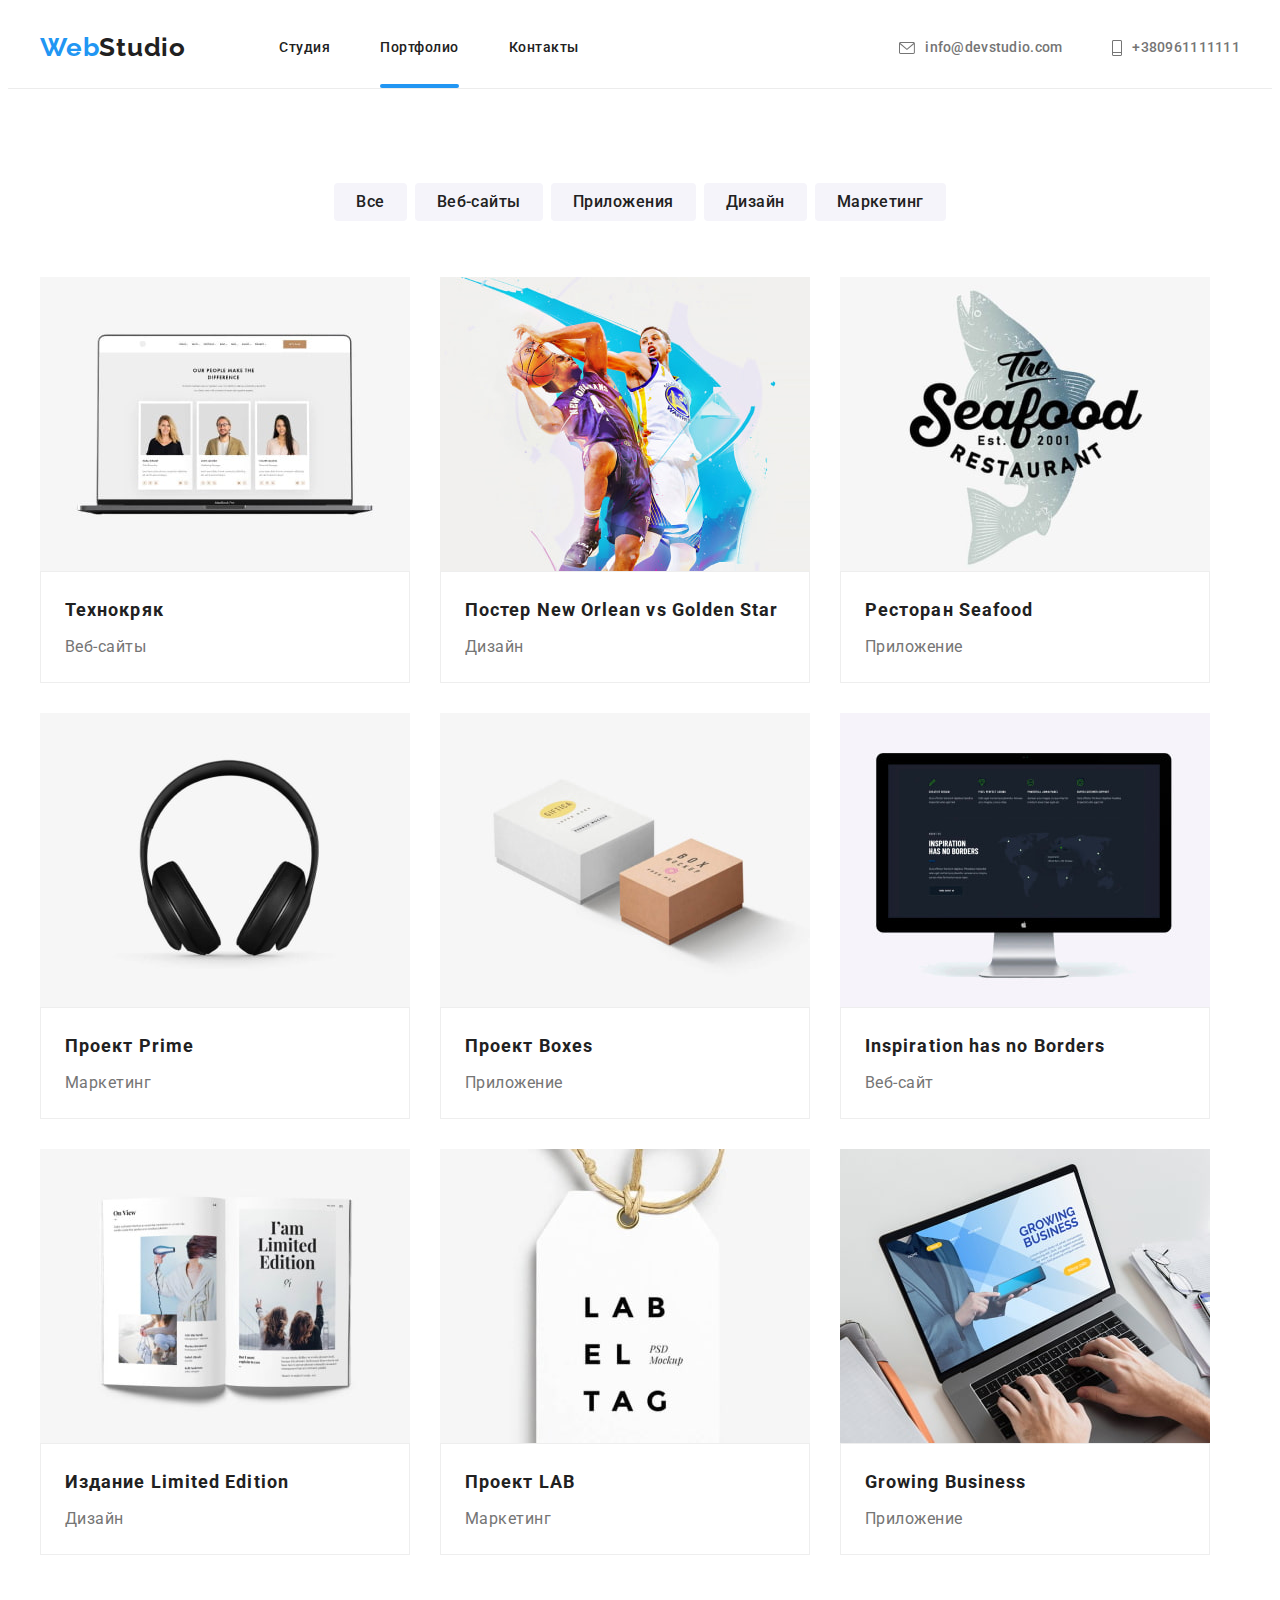
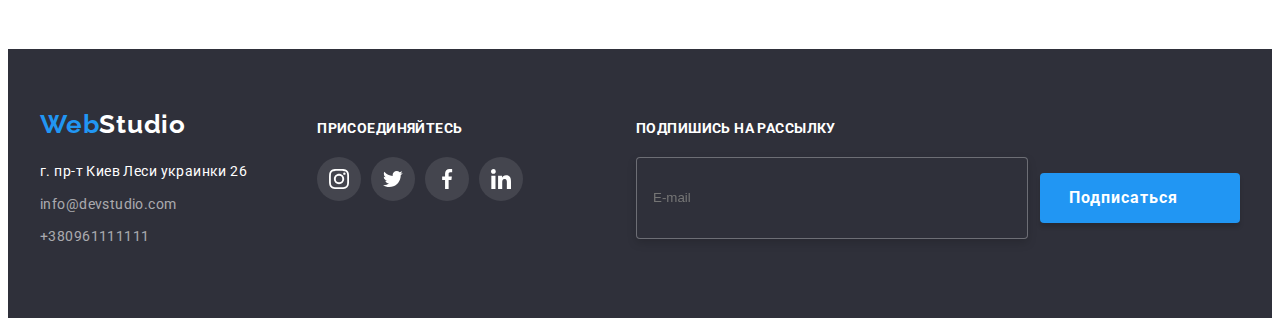
==== commit 4727cd74: "исправления по БЭМ 05.06.22" ====
--- a/portfolio.html
+++ b/portfolio.html
@@ -90,7 +90,7 @@
             <div class="portfolio__container">
           <h1 hidden>Портфолио</h1>
           <ul class="cards">
-            <li class="link link__cards">
+            <li class="cards__link link">
                 <a class="gallery" href="">
              <div class="thumb">
               <img
@@ -101,13 +101,13 @@
               />
               <p class="overlay-text">Ресурс предлагает комплексные предложения с разным уровнем функционала и сервисов. Все это позволит посетителю получить исчерпывающие сведения о компании или частном лице.</p>
               </div>
-              <div class="block-desk">
+              <div class="block__desk">
                 <h2 class="heading">Технокряк</h2>
                 <p class="desc">Веб-сайты</p>
               </div>
             </a>
             </li>
-            <li class="link link__cards">
+            <li class="cards__link link">
               <a class="gallery" href="">
                 <div class="thumb">
               <img
@@ -118,13 +118,13 @@
               />
               <p class="overlay-text">Ресурс предлагает комплексные предложения с разным уровнем функционала и сервисов. Все это позволит посетителю получить исчерпывающие сведения о компании или частном лице.</p>
               </div>
-              <div class="block-desk">
+              <div class="block__desk">
                 <h2 class="heading">Постер New Orlean vs Golden Star</h2>
                 <p class="desc">Дизайн</p>
               </div>
             </a>
             </li>
-            <li class="link link__cards">
+            <li class="cards__link link">
               <a class="gallery" href="">
                 <div class="thumb">
               <img
@@ -135,13 +135,13 @@
               />
               <p class="overlay-text">Ресурс предлагает комплексные предложения с разным уровнем функционала и сервисов. Все это позволит посетителю получить исчерпывающие сведения о компании или частном лице.</p>
               </div>
-              <div class="block-desk">
+              <div class="block__desk">
                 <h2 class="heading">Ресторан Seafood</h2>
                 <p class="desc">Приложение</p>
               </div>
             </a>
             </li>
-            <li class="link link__cards">
+            <li class="cards__link link">
               <a class="gallery" href="heading">
                 <div class="thumb">
               <img
@@ -152,13 +152,13 @@
               />
               <p class="overlay-text">Ресурс предлагает комплексные предложения с разным уровнем функционала и сервисов. Все это позволит посетителю получить исчерпывающие сведения о компании или частном лице.</p>
               </div>
-              <div class="block-desk">
+              <div class="block__desk">
                 <h2 class="heading">Проект Prime</h2>
                 <p class="desc">Маркетинг</p>
               </div>
             </a>
             </li>
-            <li class="link link__cards">
+            <li class="cards__link link">
               <a class="gallery" href="">
                 <div class="thumb">
               <img
@@ -169,13 +169,13 @@
               />
               <p class="overlay-text">Ресурс предлагает комплексные предложения с разным уровнем функционала и сервисов. Все это позволит посетителю получить исчерпывающие сведения о компании или частном лице.</p>
               </div>
-              <div class="block-desk">
+              <div class="block__desk">
                 <h2 class="heading">Проект Boxes</h2>
                 <p class="desc">Приложение</p>
               </div>
             </a>
             </li>
-            <li class="link link__cards">
+            <li class="cards__link link">
               <a class="gallery" href="">
                 <div class="thumb">
               <img
@@ -186,13 +186,13 @@
               />
               <p class="overlay-text">Ресурс предлагает комплексные предложения с разным уровнем функционала и сервисов. Все это позволит посетителю получить исчерпывающие сведения о компании или частном лице.</p>
               </div>
-              <div class="block-desk">
+              <div class="block__desk">
                 <h2 class="heading">Inspiration has no Borders</h2>
                 <p class="desc">Веб-сайт</p>
               </div>
             </a>
             </li>
-            <li class="link link__cards">
+            <li class="cards__link link">
               <a  class="gallery"href="">
                 <div class="thumb">
               <img
@@ -203,13 +203,13 @@
               />
               <p class="overlay-text">Ресурс предлагает комплексные предложения с разным уровнем функционала и сервисов. Все это позволит посетителю получить исчерпывающие сведения о компании или частном лице.</p>
               </div>
-              <div class="block-desk">
+              <div class="block__desk">
                 <h2 class="heading">Издание Limited Edition</h2>
                 <p class="desc">Дизайн</p>
               </div>
             </a>
             </li>
-            <li class="link link__cards">
+            <li class="cards__link link">
               <a class="gallery" href="">
                 <div class="thumb">
               <img
@@ -220,13 +220,13 @@
               />
               <p class="overlay-text">Ресурс предлагает комплексные предложения с разным уровнем функционала и сервисов. Все это позволит посетителю получить исчерпывающие сведения о компании или частном лице.</p>
               </div>
-              <div class="block-desk">
+              <div class="block__desk">
                 <h2 class="heading">Проект LAB</h2>
                 <p class="desc">Маркетинг</p>
               </div>
             </a>
             </li>
-            <li class="link link__cards">
+            <li class="cards__link link">
               <a class="gallery" href="">
                 <div class="thumb">
               <img
@@ -237,7 +237,7 @@
               />
               <p class="overlay-text">Ресурс предлагает комплексные предложения с разным уровнем функционала и сервисов. Все это позволит посетителю получить исчерпывающие сведения о компании или частном лице.</p>
               </div>
-              <div class="block-desk">
+              <div class="block__desk">
                 <h2 class="heading">Growing Business</h2>
                 <p class="desc">Приложение</p>
               </div>
--- a/css/style.css
+++ b/css/style.css
@@ -940,9 +940,10 @@
   padding: 0px;
   display: flex;
   flex-wrap: wrap;
-}
-
-.link__cards{
+  
+}
+
+.cards__link{
   width: 370;
   margin-top: 30px;
   margin-left: 0;
@@ -950,18 +951,18 @@
   
   box-sizing: border-box;
   background: var(--primery-white-color);
-  border: 1px solid #EEEEEE;
+  
   transition: 250ms cubic-bezier(0.4, 0, 0.2, 1);
   overflow: hidden;
 }
-.link__cards:nth-child(3n){
+.cards__link:nth-child(3n){
   margin-right: 0;
 }
-.link__cards:last-child(-n+3){
+.cards__link:last-child(-n+3){
   margin-bottom: 0;
 }
-.link__cards:hover,
-.link__cards:focus{
+.cards__link:hover,
+.cards__link:focus{
   box-shadow: 0px 1px 1px rgba(0, 0, 0, 0.12), 0px 4px 4px rgba(0, 0, 0, 0.06), 1px 4px 6px rgba(0, 0, 0, 0.16);
 }
 
@@ -995,17 +996,17 @@
   opacity: 1;
 }
 
-.block-desk{
+.block__desk{
   display:block;
   width: 370;
   padding: 20px 24px;
   border: 1px solid #EEEEEE;
 }
-.block-desk .heading{
+.block__desk .heading{
   margin-bottom: 4px;
   margin-top: 0;
 }
-.block-desk .desc{
+.block__desk .desc{
   margin: 0;
   
 }
